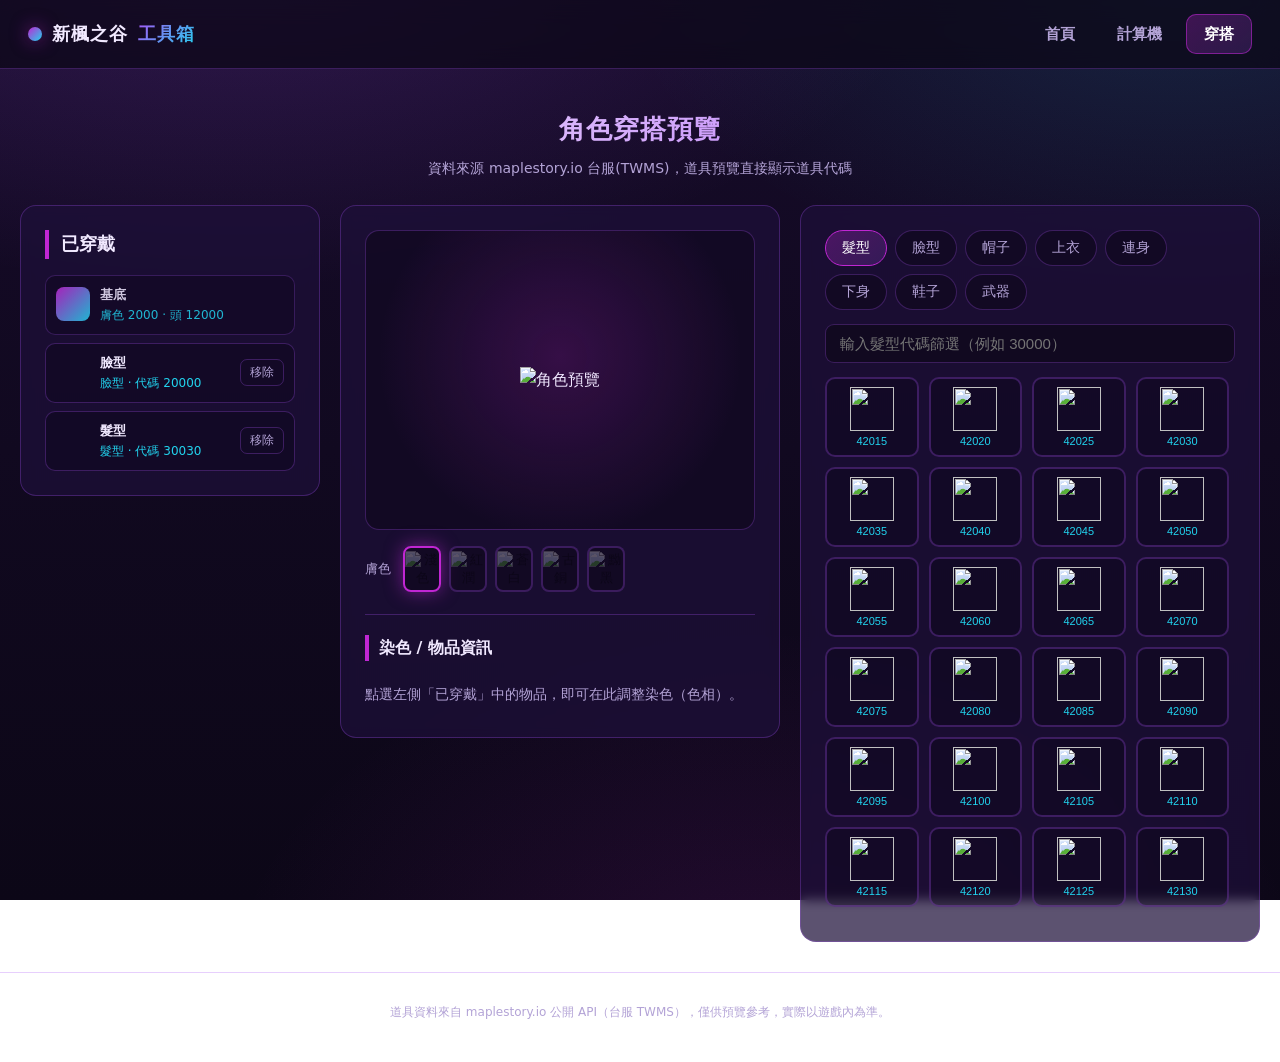
==== dress.html @ ba733919 "新增新楓之谷工具箱（VIP 計算機 + 角色穿搭） Co-Authored-By: Claude Opus 4.8 (1M context) <noreply@anthropic.com>" ====
<!DOCTYPE html>
<html lang="zh-Hant">
<head>
    <meta charset="UTF-8">
    <meta name="viewport" content="width=device-width, initial-scale=1.0">
    <title>新楓之谷 工具箱 — 角色穿搭</title>
    <link rel="stylesheet" href="style.css">
</head>
<body>
    <!-- 頂部導覽 bar -->
    <nav class="navbar">
        <a class="nav-logo" href="index.html">
            <span class="logo-dot"></span>新楓之谷 <span class="logo-accent">工具箱</span>
        </a>
        <div class="nav-links">
            <a href="index.html">首頁</a>
            <a href="calculator.html">計算機</a>
            <a href="dress.html" class="active">穿搭</a>
        </div>
    </nav>

    <div class="wrap wide">
        <div class="section-title">
            <h2>角色穿搭預覽</h2>
            <p>資料來源 maplestory.io 台服(TWMS)，道具預覽直接顯示道具代碼</p>
        </div>

        <!-- 三欄：左=已穿戴、中=角色預覽、右=衣櫃 -->
        <div class="dress-grid">
            <!-- 左：已穿戴清單（中文名 + 代碼） -->
            <section class="card worn-col">
                <h2>已穿戴</h2>
                <div class="worn-list" id="wornList"></div>
            </section>

            <!-- 中：角色預覽 + 染色 -->
            <section class="card preview-col">
                <div class="preview-stage">
                    <img id="charPreview" alt="角色預覽">
                </div>
                <div class="skin-row">
                    <span class="skin-label">膚色</span>
                    <div class="skin-tones" id="skinTones"></div>
                </div>
                <div class="dye-section">
                    <h3 class="dye-title">染色 / 物品資訊</h3>
                    <div id="dyePanel"></div>
                </div>
            </section>

            <!-- 右：衣櫃（分類 + 搜尋 + 滾動列表） -->
            <section class="card closet-col">
                <div class="cat-tabs" id="catTabs"></div>
                <div class="search-bar" id="searchBar">
                    <input type="text" id="searchBox" placeholder="搜尋（中文）">
                </div>
                <div class="item-scroll" id="itemScroll">
                    <div class="item-grid" id="itemGrid"></div>
                    <div id="scrollSentinel"></div>
                    <div class="scroll-hint" id="scrollHint"></div>
                </div>
            </section>
        </div>
    </div>

    <footer class="page-footer">
        <p>道具資料來自 maplestory.io 公開 API（台服 TWMS），僅供預覽參考，實際以遊戲內為準。</p>
    </footer>

    <script src="dress.js"></script>
</body>
</html>
---- style.css ----
/* =========================================================
 * 新楓之谷 VIP 階級計算機 — 紫色霓虹電競風
 * 共用樣式（首頁 index.html + 計算機 calculator.html）
 * ========================================================= */

/* ===== 全域 ===== */
* {
    margin: 0;
    padding: 0;
    box-sizing: border-box;
}

:root {
    /* 背景 */
    --bg-0: #0c0717;
    --bg-1: #160b29;
    --panel: rgba(30, 16, 58, 0.72);
    --panel-2: #1a0f33;
    --border: rgba(168, 85, 247, 0.28);
    --border-strong: rgba(192, 38, 211, 0.55);

    /* 文字 */
    --text: #f1e9ff;
    --text-dim: #b3a3d6;

    /* 霓虹主色 */
    --neon: #c026d3;
    --neon-2: #a855f7;
    --neon-cyan: #22d3ee;
    --glow: 0 0 18px rgba(192, 38, 211, 0.55);

    /* 各 VIP 階級代表色 */
    --lv-none: #6b7280;
    --lv-silver: #c0c7d4;
    --lv-gold: #f5c542;
    --lv-diamond: #3fd0c9;
    --lv-royal: #b18bf0;
}

body {
    font-family: "Microsoft JhengHei", "PingFang TC", "Noto Sans TC", system-ui, sans-serif;
    color: var(--text);
    line-height: 1.6;
    min-height: 100vh;
    background:
        radial-gradient(1200px 600px at 18% -8%, rgba(168, 85, 247, 0.20), transparent 60%),
        radial-gradient(1000px 520px at 92% 0%, rgba(34, 211, 238, 0.12), transparent 55%),
        radial-gradient(900px 600px at 60% 110%, rgba(192, 38, 211, 0.14), transparent 60%),
        linear-gradient(180deg, var(--bg-1), var(--bg-0));
    background-attachment: fixed;
}

a {
    text-decoration: none;
}

/* ===== 頂部導覽 bar ===== */
.navbar {
    position: sticky;
    top: 0;
    z-index: 50;
    display: flex;
    align-items: center;
    justify-content: space-between;
    padding: 14px 28px;
    background: rgba(12, 7, 23, 0.72);
    backdrop-filter: blur(12px);
    -webkit-backdrop-filter: blur(12px);
    border-bottom: 1px solid var(--border);
}

.nav-logo {
    display: flex;
    align-items: center;
    gap: 10px;
    font-weight: 800;
    font-size: 18px;
    letter-spacing: 1px;
    color: var(--text);
}

.nav-logo .logo-dot {
    width: 14px;
    height: 14px;
    border-radius: 50%;
    background: linear-gradient(135deg, var(--neon), var(--neon-cyan));
    box-shadow: var(--glow);
}

.nav-logo .logo-accent {
    background: linear-gradient(135deg, var(--neon-2), var(--neon-cyan));
    -webkit-background-clip: text;
    background-clip: text;
    -webkit-text-fill-color: transparent;
}

.nav-links {
    display: flex;
    gap: 6px;
}

.nav-links a {
    color: var(--text-dim);
    padding: 8px 18px;
    border-radius: 10px;
    font-size: 15px;
    font-weight: 600;
    transition: color 0.15s, background 0.15s;
}

.nav-links a:hover {
    color: var(--text);
    background: rgba(168, 85, 247, 0.12);
}

.nav-links a.active {
    color: #fff;
    background: linear-gradient(135deg, rgba(192, 38, 211, 0.28), rgba(168, 85, 247, 0.18));
    box-shadow: inset 0 0 0 1px var(--border-strong);
}

/* ===== 共用容器 ===== */
.wrap {
    max-width: 1080px;
    margin: 0 auto;
    padding: 0 20px;
}

.wrap.narrow {
    max-width: 760px;
}

/* ===== 霓虹按鈕 ===== */
.btn-neon {
    display: inline-flex;
    align-items: center;
    gap: 8px;
    padding: 14px 30px;
    border-radius: 12px;
    font-size: 16px;
    font-weight: 700;
    color: #fff;
    background: linear-gradient(135deg, var(--neon), var(--neon-2));
    box-shadow: 0 8px 26px rgba(192, 38, 211, 0.42);
    transition: transform 0.15s, box-shadow 0.15s;
}

.btn-neon:hover {
    transform: translateY(-2px);
    box-shadow: 0 12px 32px rgba(192, 38, 211, 0.58);
}

.btn-neon .arrow {
    transition: transform 0.15s;
}

.btn-neon:hover .arrow {
    transform: translateX(4px);
}

/* ===== 首頁 Hero ===== */
.hero {
    position: relative;
    text-align: center;
    padding: 96px 20px 84px;
    overflow: hidden;
}

/* Hero 背景裝飾光暈與網格 */
.hero::before {
    content: "";
    position: absolute;
    inset: 0;
    background:
        radial-gradient(520px 260px at 50% 30%, rgba(192, 38, 211, 0.22), transparent 70%),
        linear-gradient(rgba(168, 85, 247, 0.05) 1px, transparent 1px),
        linear-gradient(90deg, rgba(168, 85, 247, 0.05) 1px, transparent 1px);
    background-size: 100% 100%, 44px 44px, 44px 44px;
    -webkit-mask-image: radial-gradient(circle at 50% 35%, #000 40%, transparent 75%);
    mask-image: radial-gradient(circle at 50% 35%, #000 40%, transparent 75%);
    z-index: 0;
}

.hero > * {
    position: relative;
    z-index: 1;
}

.hero-tag {
    display: inline-block;
    padding: 6px 16px;
    margin-bottom: 22px;
    border-radius: 999px;
    font-size: 13px;
    letter-spacing: 1px;
    color: var(--neon-cyan);
    border: 1px solid var(--border);
    background: rgba(34, 211, 238, 0.06);
}

.hero h1 {
    font-size: 46px;
    font-weight: 800;
    line-height: 1.2;
    letter-spacing: 1px;
    background: linear-gradient(135deg, #ffffff 10%, var(--neon-2) 55%, var(--neon-cyan));
    -webkit-background-clip: text;
    background-clip: text;
    -webkit-text-fill-color: transparent;
}

.hero p.lead {
    max-width: 560px;
    margin: 18px auto 34px;
    font-size: 17px;
    color: var(--text-dim);
}

/* ===== 首頁特色卡 ===== */
.features {
    display: grid;
    grid-template-columns: repeat(3, 1fr);
    gap: 18px;
    margin: 10px 0 70px;
}

.feature {
    background: var(--panel);
    border: 1px solid var(--border);
    border-radius: 16px;
    padding: 26px 22px;
    transition: transform 0.15s, border-color 0.15s;
}

.feature:hover {
    transform: translateY(-4px);
    border-color: var(--border-strong);
}

.feature .f-icon {
    width: 46px;
    height: 46px;
    display: flex;
    align-items: center;
    justify-content: center;
    margin-bottom: 14px;
    border-radius: 12px;
    font-size: 22px;
    background: linear-gradient(135deg, rgba(192, 38, 211, 0.25), rgba(34, 211, 238, 0.18));
    box-shadow: inset 0 0 0 1px var(--border);
}

.feature h3 {
    font-size: 17px;
    margin-bottom: 8px;
}

.feature p {
    font-size: 14px;
    color: var(--text-dim);
}

/* ===== 卡片（計算機頁） ===== */
.section-title {
    text-align: center;
    margin: 40px 0 26px;
}

.section-title h2 {
    font-size: 26px;
    letter-spacing: 1px;
    background: linear-gradient(135deg, #fff, var(--neon-2));
    -webkit-background-clip: text;
    background-clip: text;
    -webkit-text-fill-color: transparent;
}

.section-title p {
    margin-top: 6px;
    font-size: 14px;
    color: var(--text-dim);
}

.card {
    background: var(--panel);
    border: 1px solid var(--border);
    border-radius: 16px;
    padding: 24px;
    margin-bottom: 20px;
    backdrop-filter: blur(6px);
    -webkit-backdrop-filter: blur(6px);
}

.card h2 {
    font-size: 18px;
    margin-bottom: 16px;
    padding-left: 12px;
    border-left: 4px solid var(--neon);
}

/* ===== 輸入區 ===== */
.field {
    display: flex;
    flex-direction: column;
    gap: 6px;
    font-size: 13px;
    margin-bottom: 14px;
}

.field span {
    color: var(--text-dim);
}

.field input,
.field select {
    background: rgba(12, 7, 23, 0.6);
    border: 1px solid var(--border);
    border-radius: 9px;
    color: var(--text);
    padding: 11px 13px;
    font-size: 15px;
    outline: none;
    transition: border-color 0.15s, box-shadow 0.15s;
}

.field input:focus,
.field select:focus {
    border-color: var(--neon-2);
    box-shadow: 0 0 0 3px rgba(168, 85, 247, 0.18);
}

/* ===== 目標階級徽章選擇器 ===== */
.tier-picker {
    display: flex;
    gap: 10px;
}

.tier-opt {
    flex: 1;
    display: flex;
    flex-direction: column;
    align-items: center;
    gap: 7px;
    padding: 10px 4px;
    background: rgba(12, 7, 23, 0.5);
    border: 2px solid var(--border);
    border-radius: 12px;
    color: var(--text-dim);
    font-size: 12px;
    cursor: pointer;
    transition: border-color 0.15s, background 0.15s, color 0.15s, transform 0.15s;
}

.tier-opt:hover {
    border-color: var(--neon-2);
    transform: translateY(-2px);
}

.tier-opt.selected {
    color: #fff;
    border-color: var(--neon);
    background: linear-gradient(135deg, rgba(192, 38, 211, 0.22), rgba(168, 85, 247, 0.14));
    box-shadow: var(--glow);
}

.tier-opt .badge {
    width: 50px;
    height: 50px;
    border-radius: 12px;
}

.tier-opt .badge-text {
    font-size: 11px;
}

.tier-opt-name {
    font-weight: 600;
}

/* ===== 計算結果（徽章 + 文字） ===== */
.result-badge {
    display: flex;
    align-items: center;
    gap: 18px;
    margin-top: 6px;
    padding: 18px 22px;
    background: linear-gradient(135deg, rgba(192, 38, 211, 0.12), rgba(34, 211, 238, 0.06));
    border: 1px solid var(--border-strong);
    border-radius: 14px;
}

.res-info {
    display: flex;
    flex-direction: column;
    gap: 4px;
}

.res-tier {
    font-size: 22px;
    font-weight: 700;
    color: #fff;
}

.res-sub {
    font-size: 15px;
    color: var(--text);
}

.res-cost {
    display: flex;
    flex-direction: column;
    gap: 2px;
    font-size: 13px;
    color: var(--text-dim);
}

.res-cost span {
    white-space: nowrap;
}

.res-cost-title {
    opacity: 0.7;
}

.res-info b {
    color: var(--neon-cyan);
}

/* ===== 徽章 ===== */
.badge {
    position: relative;
    flex-shrink: 0;
    display: flex;
    align-items: center;
    justify-content: center;
    width: 68px;
    height: 68px;
    border-radius: 14px;
    overflow: hidden;
}

.badge-img {
    position: relative;
    z-index: 2;
    width: 100%;
    height: 100%;
    object-fit: contain;
}

/* 圖檔載入失敗時露出的文字（平時被圖蓋住） */
.badge-text {
    position: absolute;
    z-index: 1;
    font-weight: 700;
    font-size: 15px;
    color: #0c0717;
}

/* 各階級背景色（圖檔載入失敗時可見） */
.badge.lv-none { background: var(--lv-none); }
.badge.lv-silver { background: linear-gradient(135deg, #e8edf5, var(--lv-silver)); }
.badge.lv-gold { background: linear-gradient(135deg, #ffe08a, var(--lv-gold)); }
.badge.lv-diamond { background: linear-gradient(135deg, #9af0ea, var(--lv-diamond)); }
.badge.lv-royal { background: linear-gradient(135deg, #d3befa, var(--lv-royal)); }
.badge.lv-none .badge-text { color: var(--text); }

/* ===== 表格 ===== */
.table-wrap {
    overflow-x: auto;
}

table {
    width: 100%;
    border-collapse: collapse;
    font-size: 14px;
}

th, td {
    padding: 10px 12px;
    text-align: center;
    border-bottom: 1px solid var(--border);
    white-space: nowrap;
}

thead th {
    background: rgba(168, 85, 247, 0.12);
    color: var(--text);
    font-weight: 600;
}

tbody tr:nth-child(even) {
    background: rgba(168, 85, 247, 0.05);
}

td.tier-cell {
    font-weight: 700;
    text-align: left;
}

.mini-dot {
    display: inline-block;
    width: 10px;
    height: 10px;
    border-radius: 50%;
    margin-right: 8px;
    vertical-align: middle;
}

.mini-dot.lv-silver { background: var(--lv-silver); }
.mini-dot.lv-gold { background: var(--lv-gold); }
.mini-dot.lv-diamond { background: var(--lv-diamond); }
.mini-dot.lv-royal { background: var(--lv-royal); }

/* ===== 頁尾 ===== */
.page-footer {
    text-align: center;
    color: var(--text-dim);
    font-size: 12px;
    padding: 30px 20px 40px;
    border-top: 1px solid var(--border);
    margin-top: 30px;
}

/* ===== RWD ===== */
@media (max-width: 820px) {
    .features {
        grid-template-columns: 1fr;
    }

    .hero h1 {
        font-size: 32px;
    }

    .navbar {
        padding: 12px 18px;
    }

    .nav-links a {
        padding: 8px 12px;
        font-size: 14px;
    }
}

@media (max-width: 480px) {
    .result-badge {
        flex-direction: column;
        text-align: center;
    }
}

/* ===== 首頁工具入口卡 ===== */
a.tool-card {
    display: flex;
    flex-direction: column;
    color: inherit;
}

.tool-card h3 {
    color: var(--text);
}

.tool-go {
    margin-top: 14px;
    font-size: 13px;
    font-weight: 700;
    color: var(--neon-cyan);
}

.tool-go.muted {
    color: var(--text-dim);
}

.tool-card.disabled {
    opacity: 0.55;
}

/* ===== 穿搭器 ===== */
.wrap.wide {
    max-width: 1840px;
}

.dress-grid {
    display: grid;
    grid-template-columns: 300px 1fr 460px;
    gap: 20px;
    margin-bottom: 18px;
    align-items: start;
}

.dress-grid .card {
    margin-bottom: 0;
}

.preview-col {
    align-items: center;
}

.preview-stage {
    width: 100%;
    min-height: 300px;
    display: flex;
    align-items: center;
    justify-content: center;
    padding: 16px;
    border-radius: 14px;
    background:
        radial-gradient(circle at 50% 42%, rgba(192, 38, 211, 0.20), transparent 70%),
        rgba(12, 7, 23, 0.5);
    border: 1px solid var(--border);
}

#charPreview {
    image-rendering: pixelated;
    max-height: 280px;
}

.skin-row {
    display: flex;
    align-items: center;
    gap: 12px;
    margin-top: 16px;
}

.skin-label {
    font-size: 13px;
    color: var(--text-dim);
}

.skin-tones {
    display: flex;
    gap: 8px;
}

.skin-dot {
    width: 38px;
    height: 46px;
    padding: 0;
    overflow: hidden;
    border-radius: 8px;
    border: 2px solid var(--border);
    background: rgba(12, 7, 23, 0.5);
    cursor: pointer;
    transition: border-color 0.15s;
}

.skin-dot img {
    width: 100%;
    height: 100%;
    object-fit: none;
    object-position: center -6px;
    image-rendering: pixelated;
}

.skin-dot.active {
    border-color: var(--neon);
    box-shadow: var(--glow);
}

/* 分類 tabs */
.cat-tabs {
    display: flex;
    flex-wrap: wrap;
    gap: 8px;
    margin-bottom: 14px;
}

.cat-tab {
    padding: 8px 16px;
    border-radius: 999px;
    border: 1px solid var(--border);
    background: rgba(12, 7, 23, 0.5);
    color: var(--text-dim);
    font-size: 14px;
    cursor: pointer;
    transition: color 0.15s, border-color 0.15s, background 0.15s;
}

.cat-tab:hover {
    color: var(--text);
    border-color: var(--neon-2);
}

.cat-tab.active {
    color: #fff;
    border-color: var(--neon);
    background: linear-gradient(135deg, rgba(192, 38, 211, 0.3), rgba(168, 85, 247, 0.18));
}

/* 搜尋框 */
.search-bar {
    margin-bottom: 14px;
}

.search-bar input {
    width: 100%;
    background: rgba(12, 7, 23, 0.6);
    border: 1px solid var(--border);
    border-radius: 9px;
    color: var(--text);
    padding: 10px 14px;
    font-size: 15px;
    outline: none;
    transition: border-color 0.15s, box-shadow 0.15s;
}

.search-bar input:focus {
    border-color: var(--neon-2);
    box-shadow: 0 0 0 3px rgba(168, 85, 247, 0.18);
}

/* 道具網格 */
.item-grid {
    display: grid;
    grid-template-columns: repeat(auto-fill, minmax(84px, 1fr));
    gap: 10px;
    min-height: 120px;
}

.item-card {
    display: flex;
    flex-direction: column;
    align-items: center;
    gap: 4px;
    padding: 8px 4px;
    border: 2px solid var(--border);
    border-radius: 10px;
    background: rgba(12, 7, 23, 0.4);
    color: var(--text-dim);
    cursor: pointer;
    transition: border-color 0.15s, transform 0.15s;
}

.item-card:hover {
    border-color: var(--neon-2);
    transform: translateY(-2px);
}

.item-card.selected {
    border-color: var(--neon);
    box-shadow: var(--glow);
    background: rgba(192, 38, 211, 0.12);
}

.item-thumb {
    width: 44px;
    height: 44px;
    object-fit: contain;
    image-rendering: pixelated;
}

.item-name {
    font-size: 11px;
    color: var(--text);
    text-align: center;
    line-height: 1.3;
    max-height: 2.6em;
    overflow: hidden;
}

.item-id {
    font-size: 11px;
    color: var(--neon-cyan);
    font-variant-numeric: tabular-nums;
}

.grid-hint {
    grid-column: 1 / -1;
    text-align: center;
    color: var(--text-dim);
    font-size: 14px;
    padding: 24px 0;
}

/* 滾動容器（衣櫃道具往下滑追加） */
.item-scroll {
    max-height: 60vh;
    overflow-y: auto;
    padding-right: 6px;
}

.item-scroll::-webkit-scrollbar {
    width: 8px;
}

.item-scroll::-webkit-scrollbar-thumb {
    background: var(--border-strong);
    border-radius: 4px;
}

.item-scroll::-webkit-scrollbar-track {
    background: transparent;
}

.scroll-hint {
    text-align: center;
    color: var(--text-dim);
    font-size: 12px;
    padding: 14px 0 4px;
}

/* 已穿清單（左欄，垂直列表，可點選染色） */
.worn-list {
    display: flex;
    flex-direction: column;
    gap: 8px;
}

.worn-item {
    display: flex;
    align-items: center;
    gap: 10px;
    padding: 9px 10px;
    border: 1px solid var(--border);
    border-radius: 10px;
    background: rgba(12, 7, 23, 0.4);
}

.worn-pick {
    cursor: pointer;
    transition: border-color 0.15s, background 0.15s;
}

.worn-pick:hover {
    border-color: var(--neon-2);
}

.worn-pick.selected {
    border-color: var(--neon);
    background: rgba(192, 38, 211, 0.12);
    box-shadow: var(--glow);
}

.worn-base {
    opacity: 0.85;
}

.worn-thumb {
    width: 34px;
    height: 34px;
    object-fit: contain;
    image-rendering: pixelated;
    flex-shrink: 0;
}

.worn-thumb-base {
    border-radius: 8px;
    background: linear-gradient(135deg, var(--neon), var(--neon-cyan));
}

.worn-meta {
    display: flex;
    flex-direction: column;
    flex: 1;
    min-width: 0;
}

.worn-label {
    font-size: 13px;
    font-weight: 600;
    color: var(--text);
    white-space: nowrap;
    overflow: hidden;
    text-overflow: ellipsis;
}

.worn-sub {
    font-size: 12px;
    color: var(--neon-cyan);
}

.worn-dyed {
    margin-left: 6px;
    color: var(--neon-2);
}

.worn-remove {
    padding: 4px 9px;
    border-radius: 7px;
    border: 1px solid var(--border);
    background: transparent;
    color: var(--text-dim);
    font-size: 12px;
    cursor: pointer;
    flex-shrink: 0;
}

.worn-remove:hover {
    color: #fff;
    border-color: var(--neon);
}

/* 染色 / 物品資訊（中欄角色下方） */
.dye-section {
    margin-top: 22px;
    padding-top: 20px;
    border-top: 1px solid var(--border);
}

.dye-title {
    font-size: 16px;
    margin-bottom: 14px;
    padding-left: 10px;
    border-left: 4px solid var(--neon);
}

.dye-empty {
    color: var(--text-dim);
    font-size: 14px;
    padding: 8px 0;
}

.dye-head {
    display: flex;
    align-items: center;
    gap: 14px;
    margin-bottom: 16px;
}

.dye-thumb {
    width: 48px;
    height: 48px;
    object-fit: contain;
    image-rendering: pixelated;
}

.dye-info {
    display: flex;
    flex-direction: column;
    gap: 2px;
}

.dye-name {
    font-size: 16px;
    font-weight: 700;
    color: var(--text);
}

.dye-meta {
    font-size: 13px;
    color: var(--neon-cyan);
}

.dye-control {
    display: flex;
    align-items: center;
    gap: 14px;
    flex-wrap: wrap;
}

.dye-label {
    font-size: 14px;
    color: var(--text-dim);
}

.dye-label b {
    color: var(--neon-2);
    font-variant-numeric: tabular-nums;
}

#hueSlider {
    flex: 1;
    min-width: 200px;
    accent-color: var(--neon);
}

.dye-reset {
    padding: 7px 16px;
    border-radius: 8px;
    border: 1px solid var(--border);
    background: rgba(12, 7, 23, 0.5);
    color: var(--text);
    cursor: pointer;
    font-size: 14px;
}

.dye-reset:hover {
    border-color: var(--neon-2);
}

@media (max-width: 980px) {
    .dress-grid {
        grid-template-columns: 1fr;
    }

    .item-scroll {
        max-height: 52vh;
    }
}
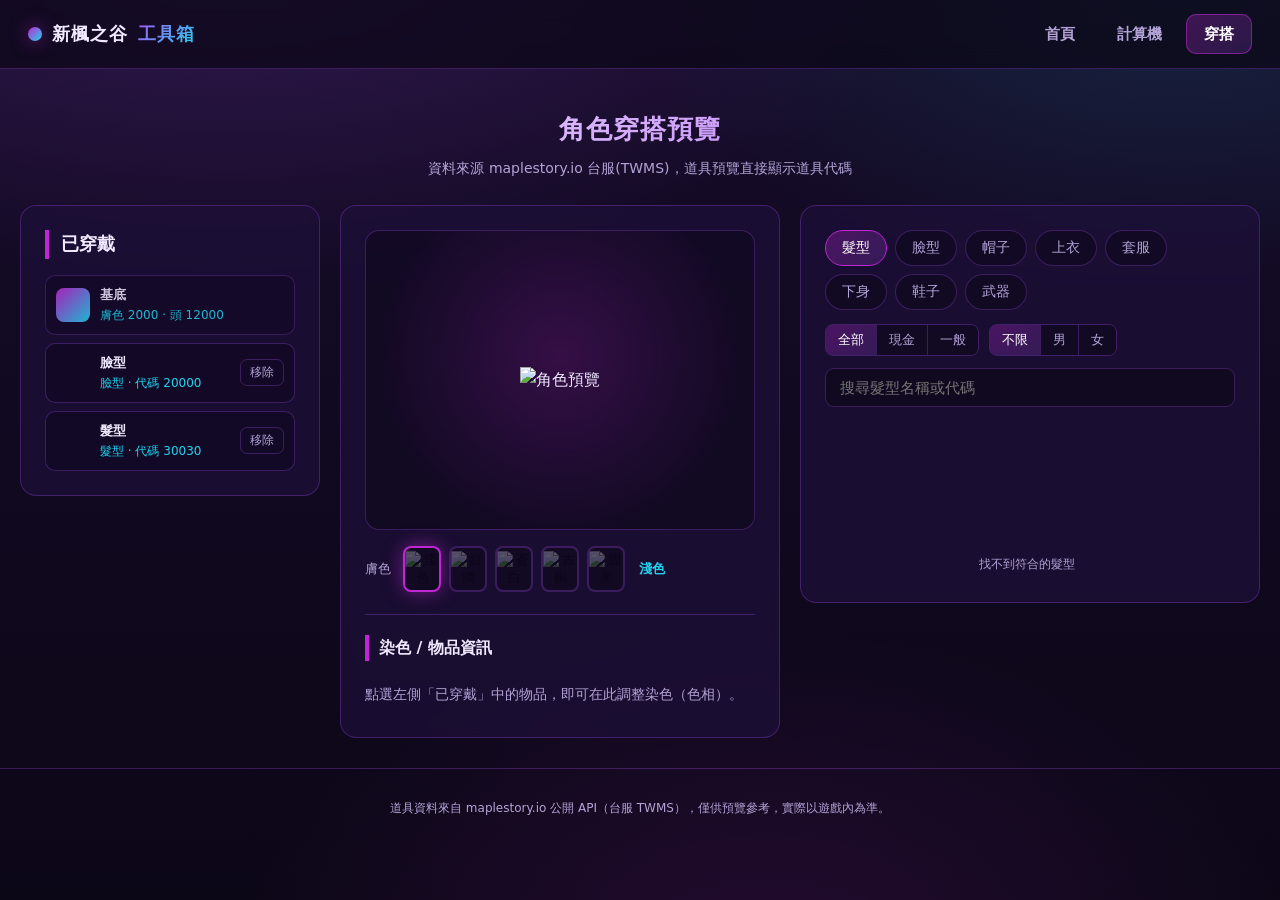
==== commit 6fdfd3f7: "穿搭器：髮型/臉改用中文名、現金/性別篩選、連身改套服、現金裝染色圖示、膚色顯示名稱 Co-Authored-By: Claude Opus 4.8 (1M context) <noreply@ant" ====
--- a/dress.html
+++ b/dress.html
@@ -41,6 +41,7 @@
                 <div class="skin-row">
                     <span class="skin-label">膚色</span>
                     <div class="skin-tones" id="skinTones"></div>
+                    <span class="skin-name" id="skinName"></span>
                 </div>
                 <div class="dye-section">
                     <h3 class="dye-title">染色 / 物品資訊</h3>
@@ -48,11 +49,23 @@
                 </div>
             </section>
 
-            <!-- 右：衣櫃（分類 + 搜尋 + 滾動列表） -->
+            <!-- 右：衣櫃（分類 + 篩選 + 搜尋 + 滾動列表） -->
             <section class="card closet-col">
                 <div class="cat-tabs" id="catTabs"></div>
+                <div class="filter-row">
+                    <div class="filter-group" id="cashFilter">
+                        <button type="button" class="filter-btn active" data-v="all">全部</button>
+                        <button type="button" class="filter-btn" data-v="cash">現金</button>
+                        <button type="button" class="filter-btn" data-v="normal">一般</button>
+                    </div>
+                    <div class="filter-group" id="genderFilter">
+                        <button type="button" class="filter-btn active" data-v="all">不限</button>
+                        <button type="button" class="filter-btn" data-v="male">男</button>
+                        <button type="button" class="filter-btn" data-v="female">女</button>
+                    </div>
+                </div>
                 <div class="search-bar" id="searchBar">
-                    <input type="text" id="searchBox" placeholder="搜尋（中文）">
+                    <input type="text" id="searchBox" placeholder="搜尋名稱或代碼">
                 </div>
                 <div class="item-scroll" id="itemScroll">
                     <div class="item-grid" id="itemGrid"></div>
--- a/style.css
+++ b/style.css
@@ -626,6 +626,13 @@
     color: var(--text-dim);
 }
 
+.skin-name {
+    font-size: 13px;
+    font-weight: 600;
+    color: var(--neon-cyan);
+    margin-left: 2px;
+}
+
 .skin-tones {
     display: flex;
     gap: 8px;
@@ -686,6 +693,45 @@
     background: linear-gradient(135deg, rgba(192, 38, 211, 0.3), rgba(168, 85, 247, 0.18));
 }
 
+/* 篩選列（類型 / 性別） */
+.filter-row {
+    display: flex;
+    flex-wrap: wrap;
+    gap: 10px;
+    margin-bottom: 12px;
+}
+
+.filter-group {
+    display: flex;
+    border: 1px solid var(--border);
+    border-radius: 8px;
+    overflow: hidden;
+}
+
+.filter-btn {
+    padding: 6px 12px;
+    background: rgba(12, 7, 23, 0.5);
+    color: var(--text-dim);
+    border: none;
+    border-left: 1px solid var(--border);
+    font-size: 13px;
+    cursor: pointer;
+    transition: color 0.15s, background 0.15s;
+}
+
+.filter-btn:first-child {
+    border-left: none;
+}
+
+.filter-btn:hover {
+    color: var(--text);
+}
+
+.filter-btn.active {
+    color: #fff;
+    background: linear-gradient(135deg, rgba(192, 38, 211, 0.3), rgba(168, 85, 247, 0.18));
+}
+
 /* 搜尋框 */
 .search-bar {
     margin-bottom: 14px;
@@ -717,6 +763,7 @@
 }
 
 .item-card {
+    position: relative;
     display: flex;
     flex-direction: column;
     align-items: center;
@@ -761,6 +808,24 @@
     font-size: 11px;
     color: var(--neon-cyan);
     font-variant-numeric: tabular-nums;
+}
+
+/* 可染色圖示（現金裝） */
+.dye-badge {
+    position: absolute;
+    top: 4px;
+    right: 4px;
+    width: 15px;
+    height: 15px;
+    color: var(--neon-cyan);
+    opacity: 0.9;
+    pointer-events: none;
+}
+
+.dye-badge svg {
+    width: 100%;
+    height: 100%;
+    filter: drop-shadow(0 0 2px rgba(0, 0, 0, 0.7));
 }
 
 .grid-hint {
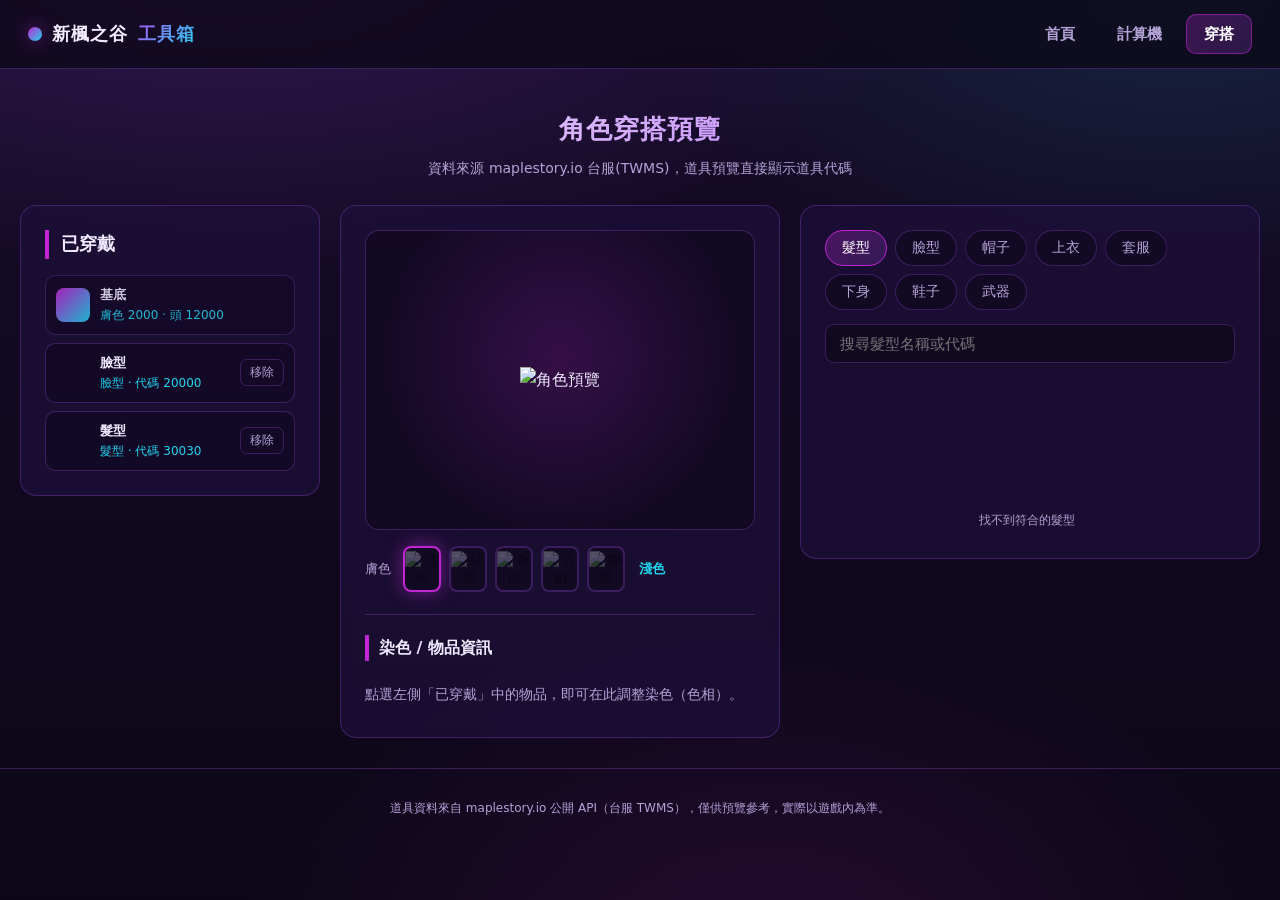
==== commit 88a67678: "移除壞掉的現金/一般、男女篩選功能 Co-Authored-By: Claude Opus 4.8 (1M context) <noreply@anthropic.com>" ====
--- a/dress.html
+++ b/dress.html
@@ -52,18 +52,6 @@
             <!-- 右：衣櫃（分類 + 篩選 + 搜尋 + 滾動列表） -->
             <section class="card closet-col">
                 <div class="cat-tabs" id="catTabs"></div>
-                <div class="filter-row">
-                    <div class="filter-group" id="cashFilter">
-                        <button type="button" class="filter-btn active" data-v="all">全部</button>
-                        <button type="button" class="filter-btn" data-v="cash">現金</button>
-                        <button type="button" class="filter-btn" data-v="normal">一般</button>
-                    </div>
-                    <div class="filter-group" id="genderFilter">
-                        <button type="button" class="filter-btn active" data-v="all">不限</button>
-                        <button type="button" class="filter-btn" data-v="male">男</button>
-                        <button type="button" class="filter-btn" data-v="female">女</button>
-                    </div>
-                </div>
                 <div class="search-bar" id="searchBar">
                     <input type="text" id="searchBox" placeholder="搜尋名稱或代碼">
                 </div>
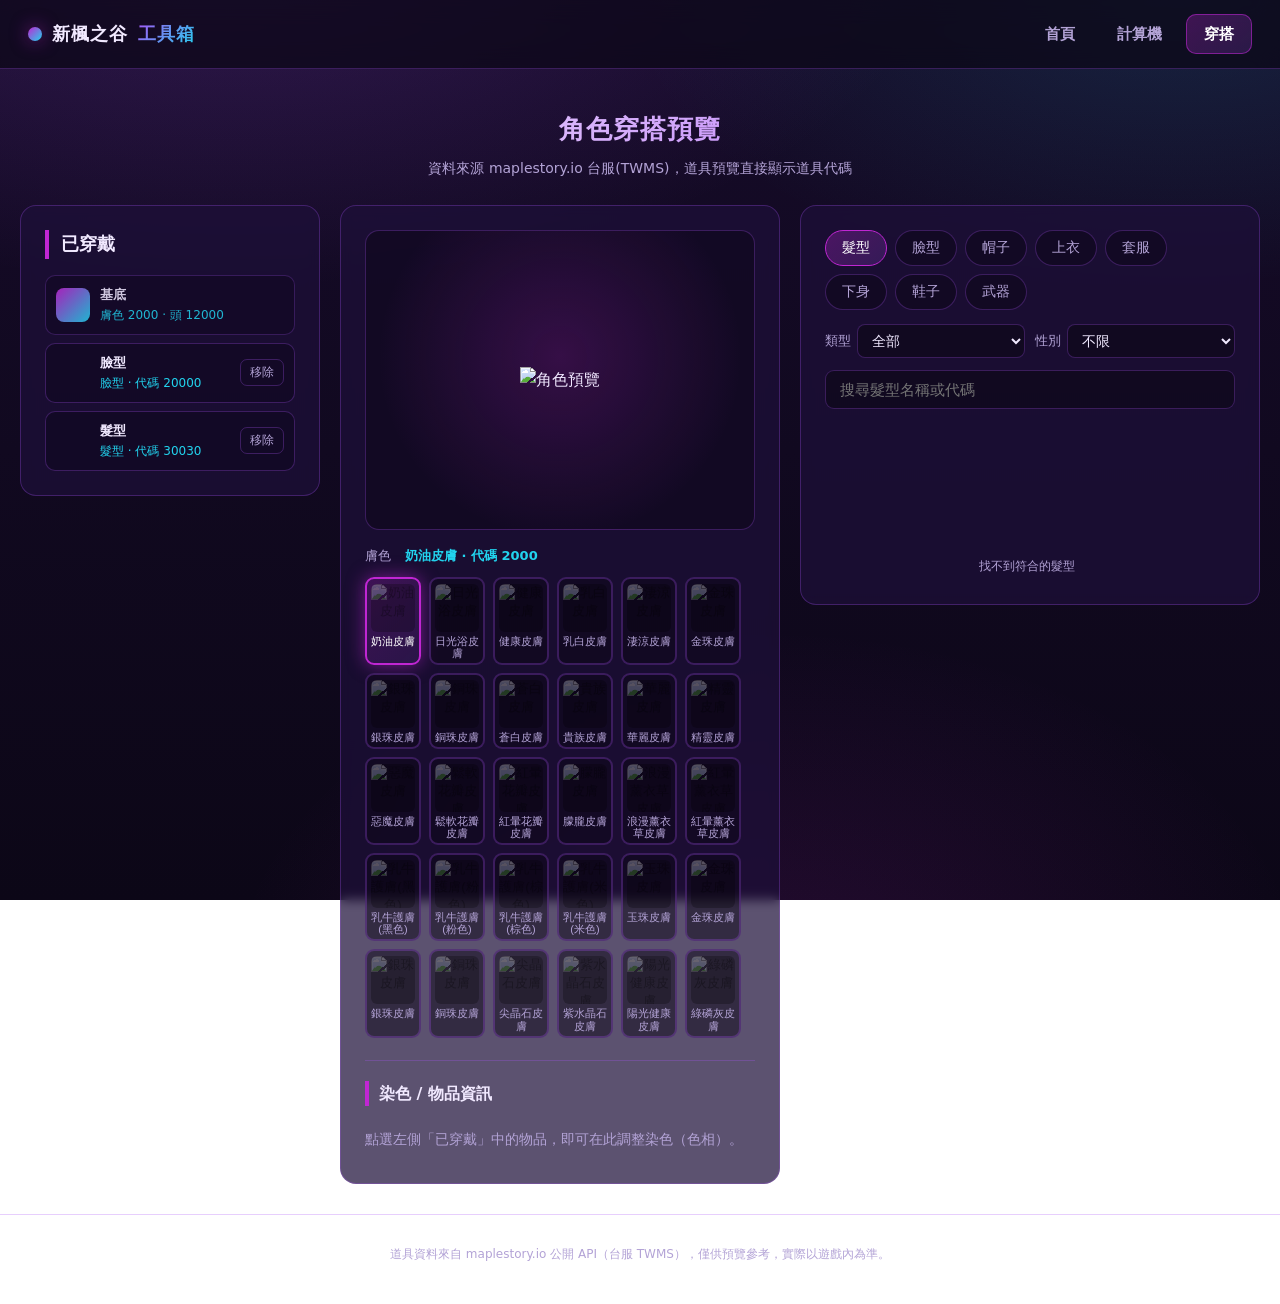
==== commit 78e8ca98: "穿搭器：現金/性別篩選、膚色擴充至30種、版本與膚色清單動態化 - 重新加入現金/一般、男/女/不限下拉篩選；性別改用 id 判定(getGender)較 requiredGender 準確 - 膚色" ====
--- a/dress.html
+++ b/dress.html
@@ -40,9 +40,9 @@
                 </div>
                 <div class="skin-row">
                     <span class="skin-label">膚色</span>
-                    <div class="skin-tones" id="skinTones"></div>
                     <span class="skin-name" id="skinName"></span>
                 </div>
+                <div class="skin-tones" id="skinTones"></div>
                 <div class="dye-section">
                     <h3 class="dye-title">染色 / 物品資訊</h3>
                     <div id="dyePanel"></div>
@@ -52,6 +52,24 @@
             <!-- 右：衣櫃（分類 + 篩選 + 搜尋 + 滾動列表） -->
             <section class="card closet-col">
                 <div class="cat-tabs" id="catTabs"></div>
+                <div class="filter-bar" id="filterBar">
+                    <label class="filter-field">
+                        <span>類型</span>
+                        <select class="filter-select" id="filterType">
+                            <option value="all">全部</option>
+                            <option value="cash">現金道具</option>
+                            <option value="normal">一般道具</option>
+                        </select>
+                    </label>
+                    <label class="filter-field">
+                        <span>性別</span>
+                        <select class="filter-select" id="filterGender">
+                            <option value="any">不限</option>
+                            <option value="male">男性</option>
+                            <option value="female">女性</option>
+                        </select>
+                    </label>
+                </div>
                 <div class="search-bar" id="searchBar">
                     <input type="text" id="searchBox" placeholder="搜尋名稱或代碼">
                 </div>
--- a/style.css
+++ b/style.css
@@ -635,32 +635,64 @@
 
 .skin-tones {
     display: flex;
+    flex-wrap: wrap;
     gap: 8px;
+    margin-top: 10px;
 }
 
 .skin-dot {
-    width: 38px;
-    height: 46px;
-    padding: 0;
-    overflow: hidden;
-    border-radius: 8px;
+    display: flex;
+    flex-direction: column;
+    align-items: center;
+    gap: 3px;
+    width: 56px;
+    padding: 5px 2px 4px;
+    border-radius: 9px;
     border: 2px solid var(--border);
     background: rgba(12, 7, 23, 0.5);
     cursor: pointer;
-    transition: border-color 0.15s;
-}
-
-.skin-dot img {
+    transition: border-color 0.15s, background 0.15s;
+}
+
+/* 色塊：完整顯示小人，膚色差異在身體一眼可辨 */
+.skin-sw {
+    width: 44px;
+    height: 48px;
+    overflow: hidden;
+    border-radius: 6px;
+    background: rgba(0, 0, 0, 0.25);
+}
+
+.skin-sw img {
     width: 100%;
     height: 100%;
-    object-fit: none;
-    object-position: center -6px;
+    object-fit: contain;
+    object-position: center;
     image-rendering: pixelated;
+}
+
+.skin-cap {
+    font-size: 11px;
+    line-height: 1.1;
+    color: var(--text-dim);
+}
+
+.skin-dot:hover {
+    border-color: var(--neon-2);
+}
+
+.skin-dot:hover .skin-cap {
+    color: var(--text);
 }
 
 .skin-dot.active {
     border-color: var(--neon);
     box-shadow: var(--glow);
+    background: linear-gradient(135deg, rgba(192, 38, 211, 0.22), rgba(168, 85, 247, 0.12));
+}
+
+.skin-dot.active .skin-cap {
+    color: #fff;
 }
 
 /* 分類 tabs */
@@ -693,43 +725,54 @@
     background: linear-gradient(135deg, rgba(192, 38, 211, 0.3), rgba(168, 85, 247, 0.18));
 }
 
-/* 篩選列（類型 / 性別） */
-.filter-row {
+/* 篩選列（道具類型 / 性別 下拉選單） */
+.filter-bar {
     display: flex;
     flex-wrap: wrap;
     gap: 10px;
     margin-bottom: 12px;
 }
 
-.filter-group {
-    display: flex;
+.filter-field {
+    display: flex;
+    align-items: center;
+    gap: 6px;
+    flex: 1 1 0;
+    min-width: 0;
+}
+
+.filter-field > span {
+    font-size: 13px;
+    color: var(--text-dim);
+    white-space: nowrap;
+}
+
+.filter-select {
+    flex: 1 1 auto;
+    min-width: 0;
+    background: rgba(12, 7, 23, 0.6);
     border: 1px solid var(--border);
     border-radius: 8px;
-    overflow: hidden;
-}
-
-.filter-btn {
-    padding: 6px 12px;
-    background: rgba(12, 7, 23, 0.5);
-    color: var(--text-dim);
-    border: none;
-    border-left: 1px solid var(--border);
-    font-size: 13px;
+    color: var(--text);
+    padding: 7px 10px;
+    font-size: 14px;
     cursor: pointer;
-    transition: color 0.15s, background 0.15s;
-}
-
-.filter-btn:first-child {
-    border-left: none;
-}
-
-.filter-btn:hover {
-    color: var(--text);
-}
-
-.filter-btn.active {
-    color: #fff;
-    background: linear-gradient(135deg, rgba(192, 38, 211, 0.3), rgba(168, 85, 247, 0.18));
+    outline: none;
+    transition: border-color 0.15s, box-shadow 0.15s;
+}
+
+.filter-select:hover {
+    border-color: var(--neon-2);
+}
+
+.filter-select:focus {
+    border-color: var(--neon-2);
+    box-shadow: 0 0 0 3px rgba(168, 85, 247, 0.18);
+}
+
+.filter-select option {
+    background: #140a26;
+    color: var(--text);
 }
 
 /* 搜尋框 */
